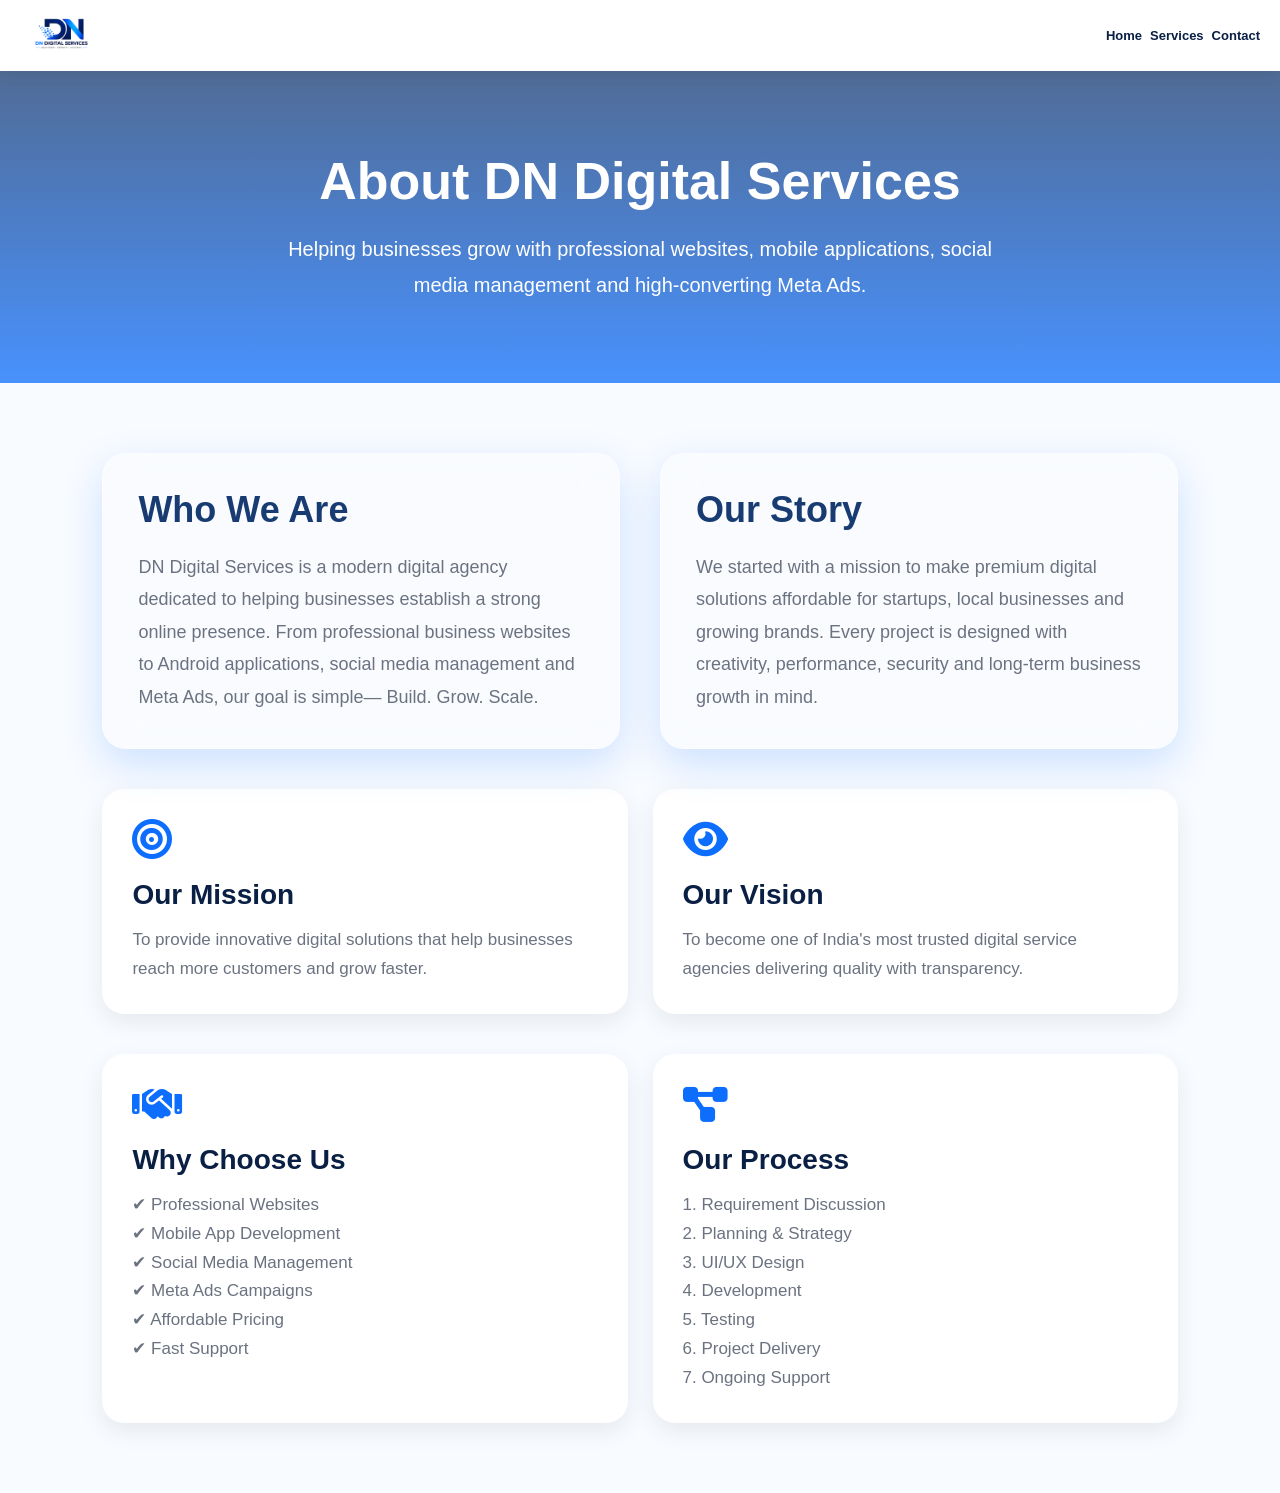
==== about.html @ 6a49ef5c "Update about.html" ====
<!DOCTYPE html>
<html lang="en">
<head>
<meta charset="UTF-8">
<meta name="viewport" content="width=device-width, initial-scale=1.0">
<title>About | DN Digital Services</title>

<link rel="stylesheet" href="https://cdnjs.cloudflare.com/ajax/libs/font-awesome/6.5.1/css/all.min.css">
<link rel="stylesheet" href="style.css">

<style>

.about-hero{
    padding:80px 8%;
    text-align:center;
    color:#fff;

    background:
    linear-gradient(rgba(24,59,114,.75), rgba(13,110,253,.75)),
    url("https://images.unsplash.com/photo-1497366754035-f200968a6e72?auto=format&fit=crop&w=1600&q=80");

    background-size:cover;
    background-position:center;
    background-repeat:no-repeat;
}

.about-hero h1{
font-size:52px;
margin-bottom:20px;
}

.about-hero p{
max-width:750px;
margin:auto;
font-size:20px;
line-height:1.8;
}

.about-section{
padding:70px 8%;
}

.about-grid{
display:grid;
grid-template-columns:repeat(auto-fit,minmax(320px,1fr));
gap:40px;
align-items:center;
}

.about-card{
    background:rgba(255,255,255,.18);
    backdrop-filter:blur(18px);
    -webkit-backdrop-filter:blur(18px);
    border:1px solid rgba(255,255,255,.35);
    padding:35px;
    border-radius:24px;
    box-shadow:0 15px 40px rgba(13,110,253,.18);
    transition:.35s;
}

.about-card:hover{
    transform:translateY(-8px);
    box-shadow:0 20px 45px rgba(13,110,253,.28);
}

.about-card h2{
font-size:36px;
margin-bottom:20px;
color:#183b72;
}

.about-card p{
font-size:18px;
line-height:1.8;
color:#6b7280;
}

.mission-grid{
display:grid;
grid-template-columns:repeat(auto-fit,minmax(280px,1fr));
gap:25px;
margin-top:40px;
}

.mission-card{
background:#fff;
padding:30px;
border-radius:22px;
box-shadow:0 8px 25px rgba(0,0,0,.08);
}

.mission-card i{
font-size:40px;
color:#0d6efd;
margin-bottom:20px;
}

.mission-card h3{
font-size:28px;
margin-bottom:15px;
}

.mission-card p{
font-size:17px;
line-height:1.7;
color:#6b7280;
}

@media(max-width:768px){

.about-hero h1{
font-size:38px;
}

.about-hero p{
font-size:18px;
}

.about-card h2{
font-size:30px;
}

}

</style>

</head>

<body>

<header>

<div class="logo">
<img src="logo.PNG" alt="DN Digital Services">
</div>

<nav>
<a href="index.html">Home</a>
<a href="index.html#services">Services</a>
<a href="index.html#contact">Contact</a>
</nav>

</header>

<section class="about-hero">

<h1>About DN Digital Services</h1>

<p>
Helping businesses grow with professional websites,
mobile applications, social media management and
high-converting Meta Ads.
</p>

</section>

<section class="about-section">

<div class="about-grid">

<div class="about-card">

<h2>Who We Are</h2>

<p>

DN Digital Services is a modern digital agency dedicated
to helping businesses establish a strong online presence.

From professional business websites to Android
applications, social media management and Meta Ads,
our goal is simple—

Build. Grow. Scale.

</p>

</div>

<div class="about-card">

<h2>Our Story</h2>

<p>

We started with a mission to make premium digital
solutions affordable for startups, local businesses and
growing brands.

Every project is designed with creativity, performance,
security and long-term business growth in mind.

</p>

</div>

</div>

<div class="mission-grid">

<div class="mission-card">

<i class="fas fa-bullseye"></i>

<h3>Our Mission</h3>

<p>

To provide innovative digital solutions that help
businesses reach more customers and grow faster.

</p>

</div>

<div class="mission-card">

<i class="fas fa-eye"></i>

<h3>Our Vision</h3>

<p>

To become one of India's most trusted digital
service agencies delivering quality with transparency.

</p>

</div>

</div>

<div class="mission-grid">

<div class="mission-card">

<i class="fas fa-handshake"></i>

<h3>Why Choose Us</h3>

<p>
✔ Professional Websites<br>
✔ Mobile App Development<br>
✔ Social Media Management<br>
✔ Meta Ads Campaigns<br>
✔ Affordable Pricing<br>
✔ Fast Support
</p>

</div>

<div class="mission-card">

<i class="fas fa-diagram-project"></i>

<h3>Our Process</h3>

<p>

1. Requirement Discussion<br>
2. Planning & Strategy<br>
3. UI/UX Design<br>
4. Development<br>
5. Testing<br>
6. Project Delivery<br>
7. Ongoing Support

</p>

</div>

</div>

</section>

</body>
</html>
---- style.css ----
*{
margin:0;
padding:0;
box-sizing:border-box;
font-family:Arial,sans-serif;
scroll-behavior:smooth;
}

body{
background:#f8fbff;
color:#0a1f44;
overflow-x:hidden;
}

header{
    position:sticky;
    top:0;
    background:#fff;
    padding:8px 20px;
    display:flex;
    justify-content:space-between;
    align-items:center;
    box-shadow:0 2px 15px rgba(0,0,0,.08);
    z-index:1000;
}

.logo{
font-size:28px;
font-weight:bold;
color:#0d6efd;
}

.logo img{
    height:55px;
    width:auto;
    display:block;
}


nav{
    display:flex;
    align-items:center;
}

nav a{
    text-decoration:none;
    margin-left:8px;
    color:#0a1f44;
    font-weight:600;
    font-size:13px;
}

nav a:hover{
color:#0d6efd;
}

.hero{
    padding:80px 8%;
    display:flex;
    align-items:center;
    justify-content:space-between;
    gap:60px;
}

.hero-text{
flex:1;
}

.hero-text h1{
font-size:52px;
margin-bottom:20px;
line-height:1.2;
}

.hero-text p{
font-size:18px;
line-height:1.7;
margin-bottom:30px;
}

.btn{
display:inline-block;
padding:14px 28px;
background:#0d6efd;
color:white;
text-decoration:none;
border-radius:30px;
margin-right:10px;
transition:.3s;
}

.btn:hover{
transform:translateY(-3px);
box-shadow:0 10px 20px rgba(13,110,253,.3);
}

.hero-image{
flex:1;
text-align:center;
}

.hero-image img{
width:100%;
max-width:600px;
border-radius:20px;
background:#fff;
padding:20px;
box-shadow:0 15px 40px rgba(0,0,0,.08);
filter:drop-shadow(0 10px 25px rgba(13,110,253,.25));
}

.section{
padding:50px 8%;
}

.section-title{
text-align:center;
font-size:40px;
margin-bottom:50px;
}

.services{
display:grid;
grid-template-columns:repeat(auto-fit,minmax(250px,1fr));
gap:25px;
}

.card{
background:#fff;
padding:30px;
border-radius:20px;
box-shadow:0 5px 15px rgba(0,0,0,.08);
transition:.3s;
}

.card:hover{
transform:translateY(-10px);
box-shadow:0 15px 30px rgba(13,110,253,.15);
}

.card i{
font-size:40px;
color:#0d6efd;
margin-bottom:15px;
}

.why{
background:#eef5ff;
}

.features{
display:grid;
grid-template-columns:repeat(auto-fit,minmax(250px,1fr));
gap:20px;
}

.feature{
background:white;
padding:20px;
border-radius:15px;
box-shadow:0 3px 10px rgba(0,0,0,.05);
}

.contact{
background:linear-gradient(135deg,#0d6efd,#00b4ff);
color:white;
text-align:center;
padding:80px 20px;
}

.contact h2{
margin-bottom:20px;
font-size:42px;
}

.contact p{
margin:12px 0;
font-size:20px;
}

footer{
background:#0a1f44;
color:white;
text-align:center;
padding:30px;
}

.whatsapp{
position:fixed;
right:20px;
bottom:20px;
width:60px;
height:60px;
background:#25D366;
border-radius:50%;
display:flex;
align-items:center;
justify-content:center;
font-size:30px;
color:white;
text-decoration:none;
box-shadow:0 5px 15px rgba(0,0,0,.3);
z-index:999;
}

@media(max-width:768px){

header{
flex-direction:row;
}

.hero{
    flex-direction:column;
    text-align:center;
    gap:30px;
    padding:50px 20px;
}

.hero-text h1{
font-size:38px;
}

nav{
display:flex;
flex-wrap:wrap;
justify-content:center;
}

nav a{
margin:8px;
}

.section-title{
font-size:32px;
}

.contact h2{
font-size:32px;
}
}

/* ===== Premium Footer ===== */

.footer{
    background:#1f4270;
    color:#d8e3f3;
    padding:20px 8% 20px;
}

.footer-container{
    display:grid;
    grid-template-columns:repeat(auto-fit,minmax(240px,1fr));
    gap:40px;
    text-align:left;
    align-items:start;
}

.footer-logo{
    width:180px;
    display:block;
    margin:0 0 10px 0;
}
.footer-box{
    text-align:left;
}
.footer-box p{
line-height:1.8;
margin-bottom:15px;
}

.footer-box h3{
color:#fff;
margin-bottom:20px;
font-size:24px;
text-align:left;
}

.footer-box a{
display:block;
color:#d8e3f3;
text-decoration:none;
margin-bottom:14px;
transition:.3s;
}

.footer-box a:hover{
color:#4da3ff;
padding-left:6px;
}

.social-icons{
display:flex;
gap:15px;
margin-top:20px;
}

.social-icons a{
width:48px;
height:48px;
background:rgba(255,255,255,.08);
border-radius:12px;
display:flex;
align-items:center;
justify-content:center;
font-size:20px;
color:#fff;
}

.footer-btn{
display:inline-block !important;
margin-top:20px;
padding:14px 28px;
background:#1e90ff;
color:#fff !important;
border-radius:10px;
text-decoration:none;
font-weight:bold;
}

.footer-bottom{
border-top:1px solid rgba(255,255,255,.15);
margin-top:50px;
padding-top:20px;
text-align:center;
font-size:15px;
color:#b8c8dd;
}

@media(max-width:768px){

.footer{
    padding:20px 25px 30px;
}
}

.footer-logo{
    width:180px;
    display:block;
    margin:0 0 15px 0;
}
.footer-container{
gap:30px;
}

}

.footer-box p{
    max-width:600px;
    margin:10px auto;
    line-height:1.8;
}

.social-icons a:hover{
    background:#0d6efd;
    transform:translateY(-5px);
    transition:.3s;
}

.services{
display:grid;
grid-template-columns:repeat(auto-fit,minmax(280px,1fr));
gap:30px;
margin-top:40px;
}

.service-card{
background:#fff;
border-radius:24px;
padding:35px;
border:1px solid #e5e7eb;
box-shadow:0 10px 30px rgba(0,0,0,.08);
transition:.35s;
position:relative;
overflow:hidden;
}

.service-card::before{
content:"";
position:absolute;
top:0;
left:0;
width:100%;
height:5px;
background:linear-gradient(90deg,#0d6efd,#58d3ff);
}

.service-card:hover{
transform:translateY(-8px);
box-shadow:0 20px 40px rgba(0,0,0,.15);
}

.icon-box{
width:75px;
height:75px;
border-radius:20px;
display:flex;
align-items:center;
justify-content:center;
font-size:30px;
color:#fff;
background:linear-gradient(135deg,#0d6efd,#58d3ff);
box-shadow:0 10px 25px rgba(13,110,253,.3);
margin-bottom:25px;
}

.icon-box.purple{
background:linear-gradient(135deg,#7c3aed,#5b7cff);
}

.icon-box.blue{
background:linear-gradient(135deg,#2196f3,#2563eb);
}

.icon-box.green{
background:linear-gradient(135deg,#06b6d4,#34d399);
}

.service-card h3{
font-size:32px;
margin-bottom:18px;
color:#111827;
}

.service-card p{
font-size:18px;
line-height:1.8;
color:#6b7280;
margin-bottom:30px;
}

.service-card a{
color:#1d9bf0;
font-weight:700;
font-size:20px;
text-decoration:none;
}

.service-card a i{
margin-left:8px;
transition:.3s;
}

.service-card:hover a i{
margin-left:15px;
}

@media(max-width:768px){

.service-card{
padding:28px;
}

.service-card h3{
font-size:24px;
}

.service-card p{
font-size:16px;
}

.icon-box{
width:65px;
height:65px;
font-size:26px;
}

}

.hero-tag{
display:inline-block;
font-size:15px;
font-weight:700;
letter-spacing:2px;
color:#1d9bf0;
margin-bottom:18px;
text-transform:uppercase;
}

.hero-text h1 span{
color:#183b72;
}

.hero-buttons{
display:flex;
flex-direction:column;
gap:18px;
margin-top:35px;
width:100%;
}

.hero-buttons .btn,
.hero-buttons .btn-outline{
display:flex;
align-items:center;
justify-content:center;
width:100%;
padding:18px 25px;
border-radius:18px;
font-size:20px;
font-weight:700;
text-decoration:none;
}

.hero-buttons .btn{
background:#183b72;
color:#fff;
}

.hero-buttons .btn:hover{
background:#102c58;
}

.hero-buttons .btn-outline{
background:#fff;
color:#183b72;
border:2px solid #dbe4f3;
}

.hero-buttons .btn-outline:hover{
background:#183b72;
color:#fff;
}

.why-tag{
display:inline-block;
font-size:15px;
font-weight:700;
letter-spacing:2px;
color:#1d9bf0;
text-transform:uppercase;
margin-bottom:20px;
}

.why-heading{
font-size:48px;
line-height:1.15;
font-weight:800;
color:#111;
margin-bottom:25px;
max-width:650px;
word-break:normal;
overflow-wrap:normal;
}

.why-heading span{
color:#183b72;
}

.why-text{
font-size:20px;
line-height:1.8;
color:#6b7280;
max-width:520px;
margin-bottom:40px;
}

.why-item{
display:flex;
align-items:flex-start;
gap:18px;
margin-bottom:28px;
}

.why-icon{
width:50px;
height:50px;
border-radius:50%;
background:#e6f4ff;
display:flex;
align-items:center;
justify-content:center;
color:#1d9bf0;
font-size:22px;
flex-shrink:0;
}

.why-item h3{
margin:0;
font-size:28px;
color:#111;
}

.why-item p{
margin:8px 0 0;
font-size:18px;
color:#6b7280;
line-height:1.7;
}

.about-btn{
margin-top:25px;
margin-bottom:40px;
display:inline-flex;
align-items:center;
gap:10px;
}

@media(max-width:768px){

.why-heading{
    font-size:32px;
    line-height:1.2;
}

 .why-heading br{
    display:none;
}
.why-heading span{
    display:block;
}
.why-text{
font-size:18px;
}

.why-item h3{
font-size:24px;
}

.why-item p{
font-size:17px;
}

.about-btn{
width:100%;
justify-content:center;
}

}

/* ===== Stats Section ===== */

.stats-section{
    display:grid;
    grid-template-columns:repeat(2,1fr);
    gap:15px;
    width:400px;
    max-width:95%;
    margin:25px auto;
    padding:20px;
    background:#fff;
    border-radius:18px;
    box-shadow:0 8px 20px rgba(0,0,0,.08);
}

.stat-card{
    text-align:center;
    padding:8px;
}

.stat-icon{
    width:55px;
    height:55px;
    margin:0 auto 10px;
    border-radius:14px;
    background:#e3ebf7;
    display:flex;
    align-items:center;
    justify-content:center;
    font-size:22px;
    color:#183b72;
}

.stat-card h2{
    font-size:30px;
    font-weight:800;
    color:#183b72;
    margin-bottom:2px;
}
.stat-card p{
    font-size:14px;
    line-height:1.2;
    color:#6b7280;
}
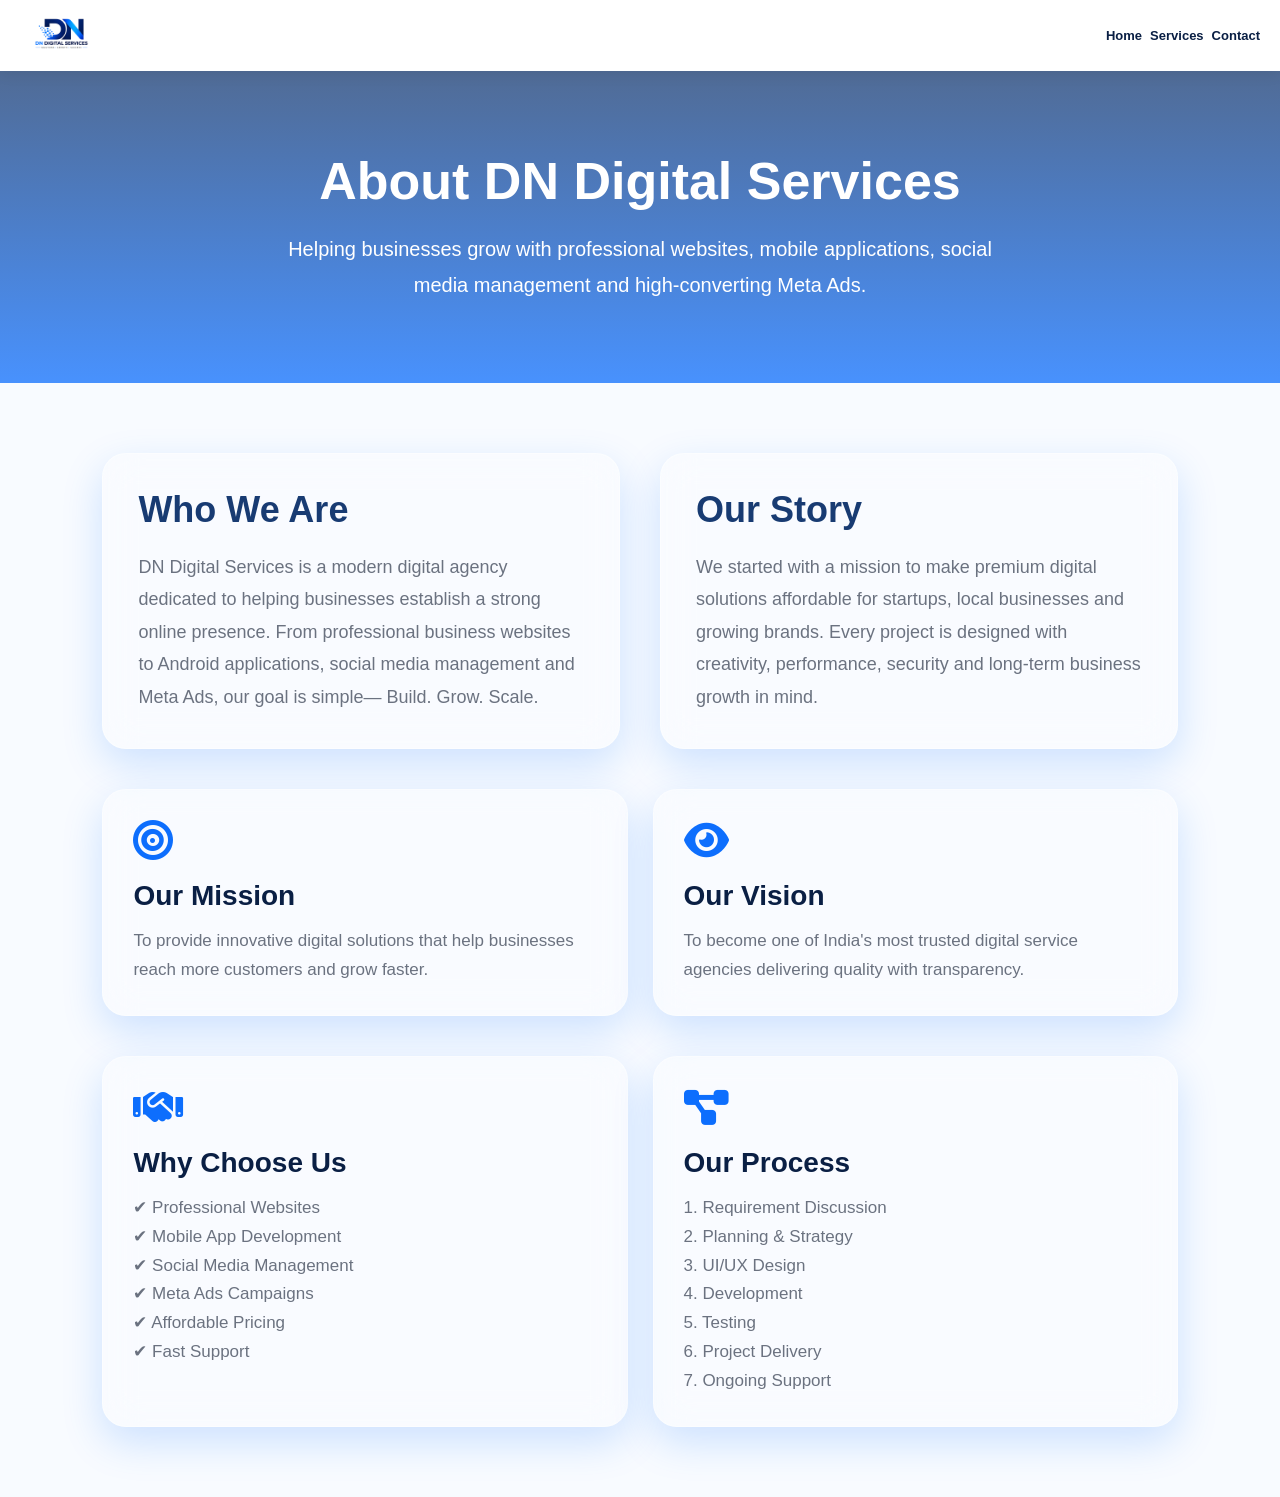
==== commit 0b0e46c1: "Update about.html" ====
--- a/about.html
+++ b/about.html
@@ -83,10 +83,19 @@
 }
 
 .mission-card{
-background:#fff;
-padding:30px;
-border-radius:22px;
-box-shadow:0 8px 25px rgba(0,0,0,.08);
+    background:rgba(255,255,255,.18);
+    backdrop-filter:blur(18px);
+    -webkit-backdrop-filter:blur(18px);
+    border:1px solid rgba(255,255,255,.35);
+    padding:30px;
+    border-radius:24px;
+    box-shadow:0 15px 40px rgba(13,110,253,.18);
+    transition:.35s;
+}
+
+.mission-card:hover{
+    transform:translateY(-8px);
+    box-shadow:0 20px 45px rgba(13,110,253,.28);
 }
 
 .mission-card i{
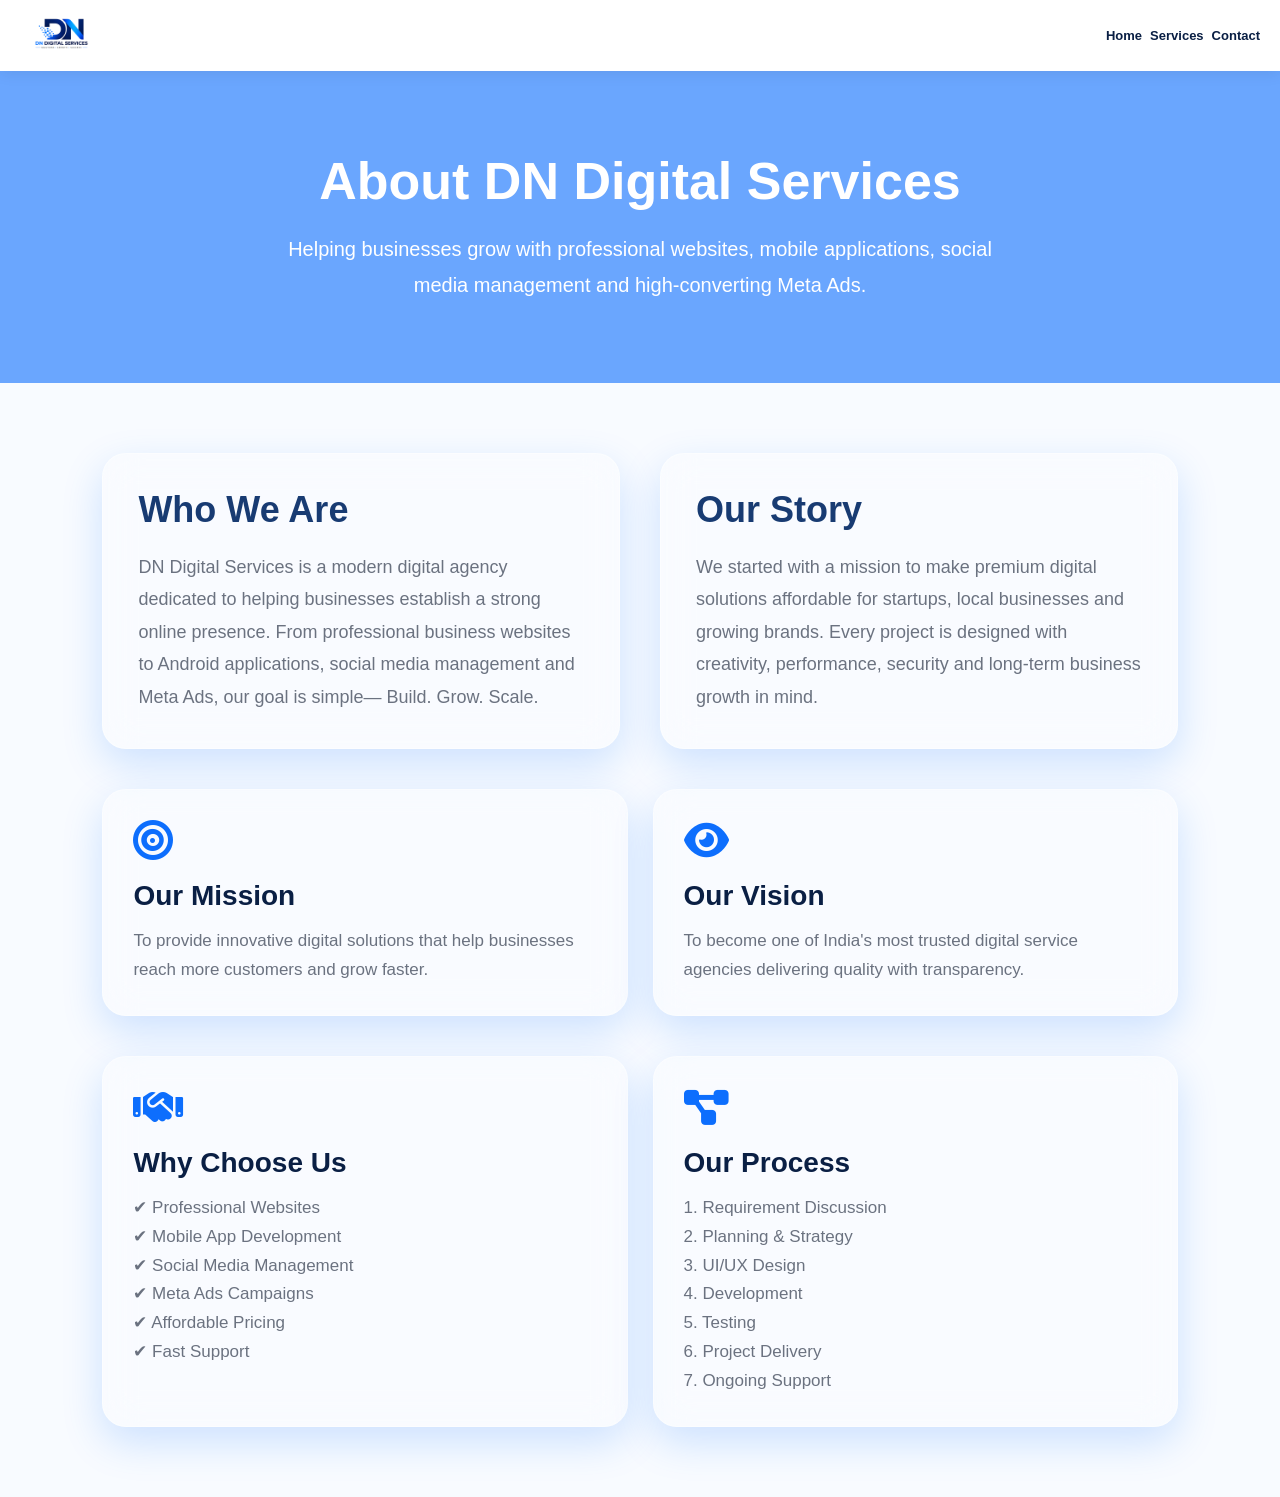
==== commit 23bbe95b: "Update about.html" ====
--- a/about.html
+++ b/about.html
@@ -14,11 +14,8 @@
     padding:80px 8%;
     text-align:center;
     color:#fff;
-
-    background:
-    linear-gradient(rgba(24,59,114,.75), rgba(13,110,253,.75)),
-    url("https://images.unsplash.com/photo-1497366754035-f200968a6e72?auto=format&fit=crop&w=1600&q=80");
-
+    position:relative;
+    overflow:hidden;
     background-size:cover;
     background-position:center;
     background-repeat:no-repeat;
@@ -35,7 +32,49 @@
 font-size:20px;
 line-height:1.8;
 }
-
+.about-hero::before{
+content:"";
+position:absolute;
+top:0;
+left:0;
+width:100%;
+height:100%;
+background-size:cover;
+background-position:center;
+animation:heroSlider 8s infinite;
+z-index:-2;
+}
+
+.about-hero::after{
+content:"";
+position:absolute;
+top:0;
+left:0;
+width:100%;
+height:100%;
+background:rgba(13,110,253,.60);
+z-index:-1;
+}
+
+@keyframes heroSlider{
+
+0%,24.99%{
+background-image:url("https://images.unsplash.com/photo-1497366754035-f200968a6e72");
+}
+
+25%,49.99%{
+background-image:url("https://images.unsplash.com/photo-1497366216548-37526070297c");
+}
+
+50%,74.99%{
+background-image:url("https://images.unsplash.com/photo-1497366811353-6870744d04b2");
+}
+
+75%,100%{
+background-image:url("https://images.unsplash.com/photo-1497366412874-3415097a27e7");
+}
+
+}
 .about-section{
 padding:70px 8%;
 }
